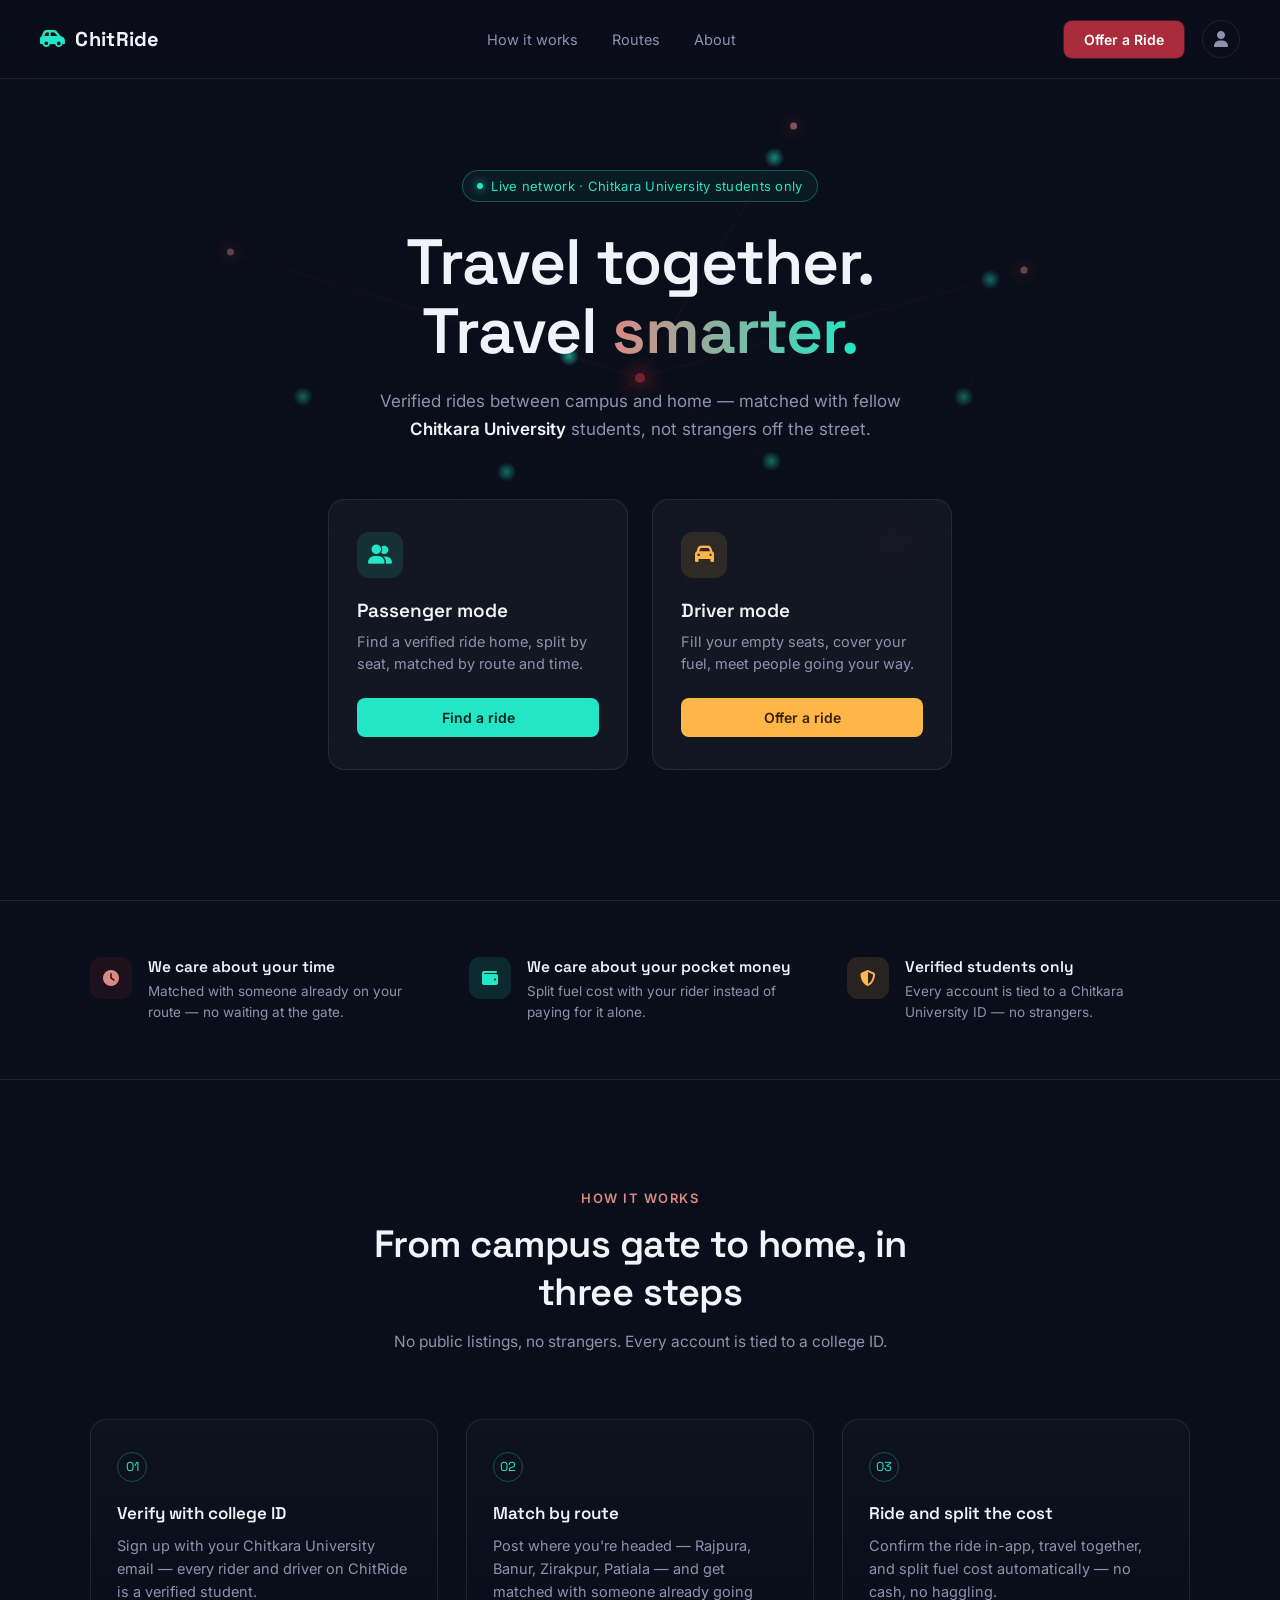
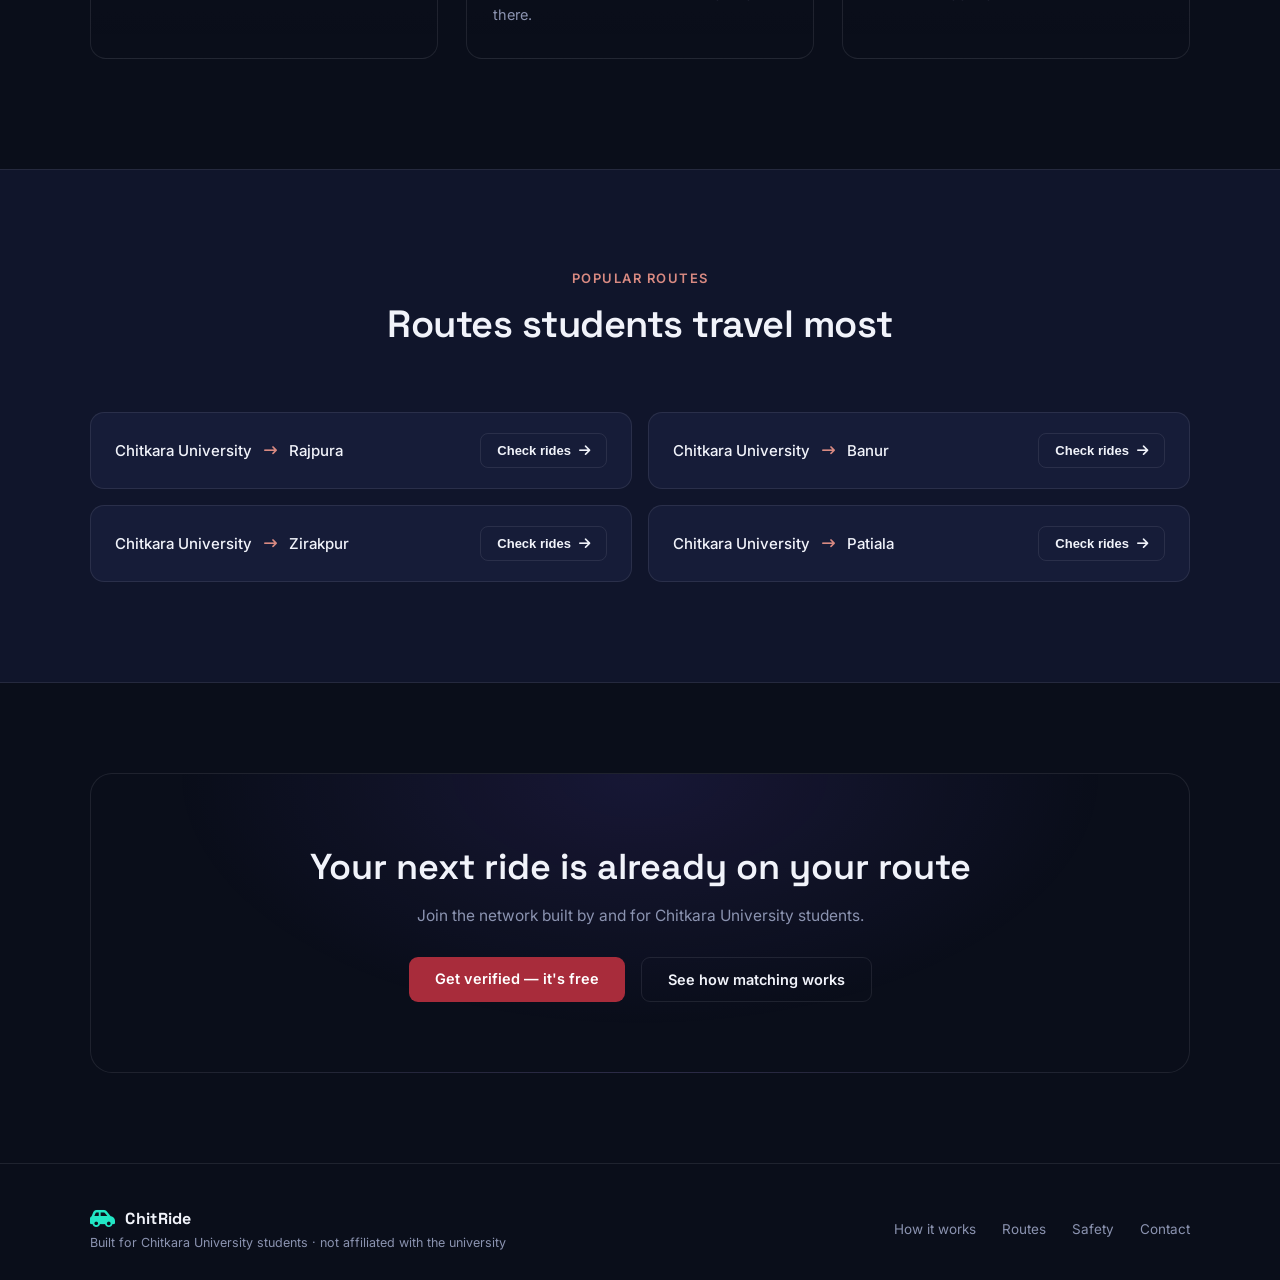
==== index.html @ de13a67c "Initial commit" ====
<!DOCTYPE html>
<html lang="en">

<head>
<meta charset="UTF-8">
<meta name="viewport" content="width=device-width, initial-scale=1.0">
<title>ChitRide — Carpooling for Chitkara University</title>

<link rel="preconnect" href="https://fonts.googleapis.com">
<link rel="preconnect" href="https://fonts.gstatic.com" crossorigin>
<link href="https://fonts.googleapis.com/css2?family=Space+Grotesk:wght@400;500;600;700&family=Inter:wght@400;500;600;700&display=swap" rel="stylesheet">
<link rel="stylesheet" href="https://cdnjs.cloudflare.com/ajax/libs/font-awesome/6.7.1/css/all.min.css">

<style>
    :root {
        --bg: #0A0E1A;
        --bg-2: #10152B;
        --bg-3: #161C38;
        --violet: #A82C3B;
        --violet-soft: #D98A82;
        --cyan: #22E6C5;
        --amber: #FFB648;
        --text: #F1F3FA;
        --muted: #8B93B0;
        --line: rgba(241, 243, 250, 0.09);
        --glass: rgba(255, 255, 255, 0.04);
    }

    * { margin: 0; padding: 0; box-sizing: border-box; }

    html { scroll-behavior: smooth; }

    body {
        background: var(--bg);
        color: var(--text);
        font-family: 'Inter', sans-serif;
        overflow-x: hidden;
    }

    h1, h2, h3, .logo span {
        font-family: 'Space Grotesk', sans-serif;
    }

    a { color: inherit; text-decoration: none; }

    .wrap {
        max-width: 1180px;
        margin: 0 auto;
        padding: 0 40px;
    }

    /* ================= NAVBAR ================= */

    nav {
        position: fixed;
        top: 0;
        left: 0;
        right: 0;
        z-index: 100;
        display: flex;
        align-items: center;
        justify-content: space-between;
        padding: 20px 40px;
        backdrop-filter: blur(14px);
        background: rgba(10, 14, 26, 0.6);
        border-bottom: 1px solid var(--line);
    }

    .logo {
        display: flex;
        align-items: center;
        gap: 10px;
        font-size: 20px;
        font-weight: 700;
        letter-spacing: 0.3px;
    }

    .logo i {
        color: var(--cyan);
        font-size: 20px;
    }

    .nav-links {
        display: flex;
        gap: 34px;
        font-size: 14.5px;
        color: var(--muted);
    }

    .nav-links a { transition: color 0.2s ease; }
    .nav-links a:hover { color: var(--text); }

    .nav-right {
        display: flex;
        align-items: center;
        gap: 18px;
    }

    .offer-btn {
        display: inline-block;
        background: var(--violet);
        color: #fff;
        border: none;
        padding: 10px 20px;
        border-radius: 8px;
        font-family: 'Inter', sans-serif;
        font-weight: 600;
        font-size: 14px;
        cursor: pointer;
        box-shadow: 0 0 0 1px rgba(168, 44, 59, 0.4);
        transition: transform 0.15s ease, box-shadow 0.15s ease;
    }

    .offer-btn:hover, .offer-btn:focus-visible {
        transform: translateY(-1px);
        box-shadow: 0 4px 18px rgba(168, 44, 59, 0.45);
    }

    .profile {
        width: 38px;
        height: 38px;
        border-radius: 50%;
        border: 1px solid var(--line);
        display: flex;
        align-items: center;
        justify-content: center;
        color: var(--muted);
        cursor: pointer;
        transition: border-color 0.2s ease, color 0.2s ease, background 0.2s ease;
    }

    .profile:hover, .profile:focus-visible {
        border-color: rgba(168, 44, 59, 0.5);
        color: var(--maroon-soft, var(--violet-soft));
        background: rgba(168, 44, 59, 0.08);
    }

    /* ================= HERO ================= */

    .hero {
        position: relative;
        min-height: 100vh;
        display: flex;
        align-items: center;
        padding: 140px 40px 100px;
        overflow: hidden;
    }

    #network-bg {
        position: absolute;
        inset: 0;
        width: 100%;
        height: 100%;
        opacity: 0.9;
    }

    .hero::after {
        content: "";
        position: absolute;
        inset: 0;
        background: radial-gradient(ellipse 70% 60% at 50% 30%, transparent 0%, var(--bg) 85%);
        pointer-events: none;
    }

    .hero-content {
        position: relative;
        z-index: 2;
        max-width: 1180px;
        margin: 0 auto;
        width: 100%;
        text-align: center;
    }

    .eyebrow {
        display: inline-flex;
        align-items: center;
        gap: 8px;
        font-size: 13px;
        color: var(--cyan);
        border: 1px solid rgba(34, 230, 197, 0.3);
        background: rgba(34, 230, 197, 0.06);
        padding: 7px 14px;
        border-radius: 20px;
        margin-bottom: 26px;
        letter-spacing: 0.3px;
    }

    .eyebrow .dot {
        width: 6px;
        height: 6px;
        border-radius: 50%;
        background: var(--cyan);
        box-shadow: 0 0 8px var(--cyan);
    }

    .hero h1 {
        font-size: clamp(36px, 6vw, 64px);
        line-height: 1.08;
        font-weight: 600;
        letter-spacing: -1px;
    }

    .hero h1 span {
        background: linear-gradient(90deg, var(--violet-soft), var(--cyan));
        -webkit-background-clip: text;
        background-clip: text;
        color: transparent;
    }

    .hero p.sub {
        margin: 22px auto 0;
        max-width: 560px;
        color: var(--muted);
        font-size: 17px;
        line-height: 1.6;
    }

    .hero p.sub strong { color: var(--text); font-weight: 600; }

    /* cards */

    .cards {
        margin-top: 56px;
        display: flex;
        justify-content: center;
        gap: 24px;
        flex-wrap: wrap;
    }

    .glass-card {
        width: 300px;
        background: var(--glass);
        border: 1px solid var(--line);
        backdrop-filter: blur(18px);
        border-radius: 16px;
        padding: 32px 28px;
        text-align: left;
        transition: transform 0.25s ease, border-color 0.25s ease, background 0.25s ease;
    }

    .glass-card:hover {
        transform: translateY(-6px);
        background: rgba(255, 255, 255, 0.06);
    }

    .glass-card.passenger:hover { border-color: rgba(34, 230, 197, 0.4); }
    .glass-card.driver:hover { border-color: rgba(255, 182, 72, 0.4); }

    .glass-card .icon-badge {
        width: 46px;
        height: 46px;
        border-radius: 12px;
        display: flex;
        align-items: center;
        justify-content: center;
        font-size: 19px;
        margin-bottom: 20px;
    }

    .passenger .icon-badge { background: rgba(34, 230, 197, 0.12); color: var(--cyan); }
    .driver .icon-badge { background: rgba(255, 182, 72, 0.12); color: var(--amber); }

    .glass-card h2 { font-size: 19px; font-weight: 600; margin-bottom: 8px; }

    .glass-card p {
        color: var(--muted);
        font-size: 14.5px;
        line-height: 1.55;
        margin-bottom: 22px;
    }

    .card-btn {
        display: block;
        text-align: center;
        border: none;
        padding: 11px 20px;
        border-radius: 8px;
        font-weight: 600;
        font-size: 14px;
        cursor: pointer;
        width: 100%;
        transition: filter 0.2s ease;
    }

    .card-btn:hover { filter: brightness(1.12); }

    .passenger .card-btn { background: var(--cyan); color: #04231D; }
    .driver .card-btn { background: var(--amber); color: #3A2200; }

    /* ================= VALUE STRIP ================= */

    .value-strip {
        border-top: 1px solid var(--line);
        border-bottom: 1px solid var(--line);
        padding: 56px 0;
    }

    .value-strip .wrap {
        display: grid;
        grid-template-columns: repeat(3, 1fr);
        gap: 36px;
    }

    .value-item { display: flex; gap: 16px; align-items: flex-start; }

    .value-icon {
        width: 42px;
        height: 42px;
        min-width: 42px;
        border-radius: 11px;
        display: flex;
        align-items: center;
        justify-content: center;
        font-size: 16px;
    }

    .value-item:nth-child(1) .value-icon { background: rgba(168, 44, 59, 0.12); color: var(--violet-soft); }
    .value-item:nth-child(2) .value-icon { background: rgba(34, 230, 197, 0.12); color: var(--cyan); }
    .value-item:nth-child(3) .value-icon { background: rgba(255, 182, 72, 0.12); color: var(--amber); }

    .value-item h3 { font-size: 15.5px; font-weight: 600; margin-bottom: 4px; }
    .value-item p { color: var(--muted); font-size: 13.5px; line-height: 1.55; }

    /* ================= HOW IT WORKS ================= */

    .section { padding: 110px 0; }

    .section-head { max-width: 560px; margin: 0 auto 64px; text-align: center; }

    .section-head .tag {
        color: var(--violet-soft);
        font-size: 13px;
        font-weight: 600;
        letter-spacing: 1.5px;
        text-transform: uppercase;
    }

    .section-head h2 {
        font-size: clamp(28px, 4vw, 38px);
        font-weight: 600;
        margin-top: 14px;
        letter-spacing: -0.5px;
    }

    .section-head p {
        color: var(--muted);
        margin-top: 14px;
        font-size: 15.5px;
        line-height: 1.6;
    }

    .steps {
        display: grid;
        grid-template-columns: repeat(3, 1fr);
        gap: 28px;
    }

    .step {
        border: 1px solid var(--line);
        border-radius: 16px;
        padding: 32px 26px;
        position: relative;
        background: linear-gradient(180deg, rgba(255,255,255,0.02), transparent);
    }

    .step .num {
        font-family: 'Space Grotesk', sans-serif;
        font-size: 13px;
        color: var(--cyan);
        border: 1px solid rgba(34,230,197,0.3);
        width: 30px;
        height: 30px;
        border-radius: 50%;
        display: flex;
        align-items: center;
        justify-content: center;
        margin-bottom: 20px;
    }

    .step h3 { font-size: 17px; font-weight: 600; margin-bottom: 10px; }
    .step p { color: var(--muted); font-size: 14.5px; line-height: 1.6; }

    /* ================= ROUTES ================= */

    .routes-section { padding: 100px 0; background: var(--bg-2); border-top: 1px solid var(--line); border-bottom: 1px solid var(--line); }

    .route-grid {
        display: grid;
        grid-template-columns: repeat(2, 1fr);
        gap: 16px;
    }

    .route-chip {
        display: flex;
        align-items: center;
        justify-content: space-between;
        gap: 16px;
        flex-wrap: wrap;
        border: 1px solid var(--line);
        background: var(--bg-3);
        padding: 20px 24px;
        border-radius: 14px;
        transition: border-color 0.2s ease;
    }

    .route-chip:hover { border-color: rgba(168, 44, 59, 0.4); }

    .route-path { display: flex; align-items: center; gap: 12px; font-size: 15px; font-weight: 500; }
    .route-path i { color: var(--violet-soft); font-size: 13px; }

    .route-check {
        display: flex;
        align-items: center;
        gap: 8px;
        border: 1px solid var(--line);
        background: transparent;
        color: var(--text);
        font-size: 13px;
        font-weight: 600;
        padding: 9px 16px;
        border-radius: 8px;
        cursor: pointer;
        white-space: nowrap;
        transition: border-color 0.2s ease, background 0.2s ease;
    }

    .route-check:hover { border-color: rgba(34, 230, 197, 0.5); background: rgba(34, 230, 197, 0.06); color: var(--cyan); }

    /* ================= CTA ================= */

    .cta {
        margin: 0 auto;
        max-width: 1180px;
        padding: 90px 40px;
        text-align: center;
    }

    .cta-box {
        border: 1px solid var(--line);
        border-radius: 22px;
        padding: 70px 40px;
        background: radial-gradient(ellipse at 50% 0%, rgba(124,92,255,0.12), transparent 60%);
        position: relative;
        overflow: hidden;
    }

    .cta-box h2 { font-size: clamp(26px, 4vw, 36px); font-weight: 600; margin-bottom: 16px; }
    .cta-box p { color: var(--muted); margin-bottom: 32px; font-size: 15.5px; }

    .cta-buttons { display: flex; gap: 16px; justify-content: center; flex-wrap: wrap; }

    .btn-primary, .btn-ghost {
        display: inline-block;
        padding: 13px 26px;
        border-radius: 9px;
        font-weight: 600;
        font-size: 14.5px;
        cursor: pointer;
        border: none;
    }

    .btn-primary { background: var(--violet); color: #fff; }
    .btn-ghost { background: transparent; border: 1px solid var(--line); color: var(--text); }

    /* ================= FOOTER ================= */

    footer {
        border-top: 1px solid var(--line);
        padding: 44px 0 30px;
    }

    footer .wrap {
        display: flex;
        justify-content: space-between;
        align-items: center;
        flex-wrap: wrap;
        gap: 20px;
    }

    footer .logo { font-size: 16px; }
    footer .foot-links { display: flex; gap: 26px; color: var(--muted); font-size: 13.5px; }
    footer .foot-links a:hover { color: var(--text); }
    footer .copy { color: var(--muted); font-size: 12.5px; margin-top: 6px; }

    @media (max-width: 900px) {
        .steps, .route-grid { grid-template-columns: 1fr; }
        .value-strip .wrap { grid-template-columns: 1fr; row-gap: 26px; }
        .nav-links { display: none; }
        .wrap { padding: 0 22px; }
        .hero { padding: 130px 22px 80px; }
    }
</style>
</head>

<body>

<nav>
    <div class="logo">
        <i class="fa-solid fa-car-side"></i>
        <span>ChitRide</span>
    </div>

    <div class="nav-links">
        <a href="#how">How it works</a>
        <a href="#routes">Routes</a>
        <a href="#about">About</a>
    </div>

    <div class="nav-right">
        <a class="offer-btn" href="auth.html?mode=signup">Offer a Ride</a>
        <a class="profile" href="auth.html?mode=signin" aria-label="Sign in"><i class="fa-solid fa-user"></i></a>
    </div>
</nav>

<section class="hero">

    <canvas id="network-bg"></canvas>

    <div class="hero-content">

        <div class="eyebrow"><span class="dot"></span> Live network · Chitkara University students only</div>

        <h1>Travel together. <br> Travel <span>smarter.</span></h1>

        <p class="sub">
            Verified rides between campus and home — matched with fellow
            <strong>Chitkara University</strong> students, not strangers off the street.
        </p>

        <div class="cards">

            <div class="glass-card passenger">
                <div class="icon-badge"><i class="fa-solid fa-user-group"></i></div>
                <h2>Passenger mode</h2>
                <p>Find a verified ride home, split by seat, matched by route and time.</p>
                <a class="card-btn" href="auth.html?mode=signup">Find a ride</a>
            </div>

            <div class="glass-card driver">
                <div class="icon-badge"><i class="fa-solid fa-car"></i></div>
                <h2>Driver mode</h2>
                <p>Fill your empty seats, cover your fuel, meet people going your way.</p>
                <a class="card-btn" href="auth.html?mode=signup">Offer a ride</a>
            </div>

        </div>

    </div>

</section>

<section class="value-strip">
    <div class="wrap">
        <div class="value-item">
            <div class="value-icon"><i class="fa-solid fa-clock"></i></div>
            <div>
                <h3>We care about your time</h3>
                <p>Matched with someone already on your route — no waiting at the gate.</p>
            </div>
        </div>
        <div class="value-item">
            <div class="value-icon"><i class="fa-solid fa-wallet"></i></div>
            <div>
                <h3>We care about your pocket money</h3>
                <p>Split fuel cost with your rider instead of paying for it alone.</p>
            </div>
        </div>
        <div class="value-item">
            <div class="value-icon"><i class="fa-solid fa-shield-halved"></i></div>
            <div>
                <h3>Verified students only</h3>
                <p>Every account is tied to a Chitkara University ID — no strangers.</p>
            </div>
        </div>
    </div>
</section>

<section class="section" id="how">
    <div class="wrap">

        <div class="section-head">
            <div class="tag">How it works</div>
            <h2>From campus gate to home, in three steps</h2>
            <p>No public listings, no strangers. Every account is tied to a college ID.</p>
        </div>

        <div class="steps">

            <div class="step">
                <div class="num">01</div>
                <h3>Verify with college ID</h3>
                <p>Sign up with your Chitkara University email — every rider and driver on ChitRide is a verified student.</p>
            </div>

            <div class="step">
                <div class="num">02</div>
                <h3>Match by route</h3>
                <p>Post where you're headed — Rajpura, Banur, Zirakpur, Patiala — and get matched with someone already going there.</p>
            </div>

            <div class="step">
                <div class="num">03</div>
                <h3>Ride and split the cost</h3>
                <p>Confirm the ride in-app, travel together, and split fuel cost automatically — no cash, no haggling.</p>
            </div>

        </div>

    </div>
</section>

<section class="routes-section" id="routes">
    <div class="wrap">

        <div class="section-head">
            <div class="tag">Popular routes</div>
            <h2>Routes students travel most</h2>
        </div>

        <div class="route-grid">

            <div class="route-chip">
                <div class="route-path">Chitkara University <i class="fa-solid fa-arrow-right-long"></i> Rajpura</div>
                <button class="route-check" onclick="location.href='booking.html'">Check rides <i class="fa-solid fa-arrow-right"></i></button>
            </div>

            <div class="route-chip">
                <div class="route-path">Chitkara University <i class="fa-solid fa-arrow-right-long"></i> Banur</div>
                <button class="route-check" onclick="location.href='booking.html'">Check rides <i class="fa-solid fa-arrow-right"></i></button>
            </div>

            <div class="route-chip">
                <div class="route-path">Chitkara University <i class="fa-solid fa-arrow-right-long"></i> Zirakpur</div>
                <button class="route-check" onclick="location.href='booking.html'">Check rides <i class="fa-solid fa-arrow-right"></i></button>
            </div>

            <div class="route-chip">
                <div class="route-path">Chitkara University <i class="fa-solid fa-arrow-right-long"></i> Patiala</div>
                <button class="route-check" onclick="location.href='booking.html'">Check rides <i class="fa-solid fa-arrow-right"></i></button>
            </div>

        </div>

    </div>
</section>

<section class="cta" id="about">
    <div class="cta-box">
        <h2>Your next ride is already on your route</h2>
        <p>Join the network built by and for Chitkara University students.</p>
        <div class="cta-buttons">
            <a class="btn-primary" href="auth.html?mode=signup">Get verified — it's free</a>
            <a class="btn-ghost" href="#how">See how matching works</a>
        </div>
    </div>
</section>

<footer>
    <div class="wrap">
        <div>
            <div class="logo"><i class="fa-solid fa-car-side"></i><span>ChitRide</span></div>
            <div class="copy">Built for Chitkara University students · not affiliated with the university</div>
        </div>
        <div class="foot-links">
            <a href="#how">How it works</a>
            <a href="#routes">Routes</a>
            <a href="#">Safety</a>
            <a href="#">Contact</a>
        </div>
    </div>
</footer>

<script>
    const canvas = document.getElementById('network-bg');
    const ctx = canvas.getContext('2d');
    let W, H;

    function resize() {
        W = canvas.width = canvas.offsetWidth * devicePixelRatio;
        H = canvas.height = canvas.offsetHeight * devicePixelRatio;
    }
    window.addEventListener('resize', resize);

    const cities = [
        { name: 'Chitkara University', x: 0.5, y: 0.42, hub: true },
        { name: 'Rajpura', x: 0.30, y: 0.62 },
        { name: 'Banur', x: 0.70, y: 0.60 },
        { name: 'Zirakpur', x: 0.80, y: 0.30 },
        { name: 'Patiala', x: 0.18, y: 0.28 },
        { name: 'Chandigarh', x: 0.62, y: 0.14 }
    ];

    const links = [[0,1],[0,2],[0,3],[0,4],[0,5],[2,3],[1,4]];

    const pulses = links.map(() => ({ t: Math.random(), speed: 0.0025 + Math.random() * 0.002 }));

    function pos(node) {
        return { x: node.x * W, y: node.y * H };
    }

    function draw() {
        ctx.clearRect(0, 0, W, H);

        links.forEach(([a, b], i) => {
            const p1 = pos(cities[a]);
            const p2 = pos(cities[b]);

            ctx.beginPath();
            ctx.moveTo(p1.x, p1.y);
            ctx.lineTo(p2.x, p2.y);
            ctx.strokeStyle = 'rgba(168, 44, 59, 0.16)';
            ctx.lineWidth = 1;
            ctx.stroke();

            const pu = pulses[i];
            pu.t += pu.speed;
            if (pu.t > 1) pu.t = 0;
            const px = p1.x + (p2.x - p1.x) * pu.t;
            const py = p1.y + (p2.y - p1.y) * pu.t;

            const grad = ctx.createRadialGradient(px, py, 0, px, py, 10);
            grad.addColorStop(0, 'rgba(34, 230, 197, 0.9)');
            grad.addColorStop(1, 'rgba(34, 230, 197, 0)');
            ctx.beginPath();
            ctx.arc(px, py, 10, 0, Math.PI * 2);
            ctx.fillStyle = grad;
            ctx.fill();
        });

        cities.forEach(c => {
            const p = pos(c);
            const r = c.hub ? 5 : 3.5;

            const glow = ctx.createRadialGradient(p.x, p.y, 0, p.x, p.y, r * 6);
            glow.addColorStop(0, c.hub ? 'rgba(168, 44, 59, 0.4)' : 'rgba(168, 44, 59, 0.25)');
            glow.addColorStop(1, 'rgba(0,0,0,0)');
            ctx.beginPath();
            ctx.arc(p.x, p.y, r * 6, 0, Math.PI * 2);
            ctx.fillStyle = glow;
            ctx.fill();

            ctx.beginPath();
            ctx.arc(p.x, p.y, r, 0, Math.PI * 2);
            ctx.fillStyle = c.hub ? '#A82C3B' : '#D98A82';
            ctx.fill();
        });

        requestAnimationFrame(draw);
    }

    resize();
    draw();
</script>

</body>
</html>
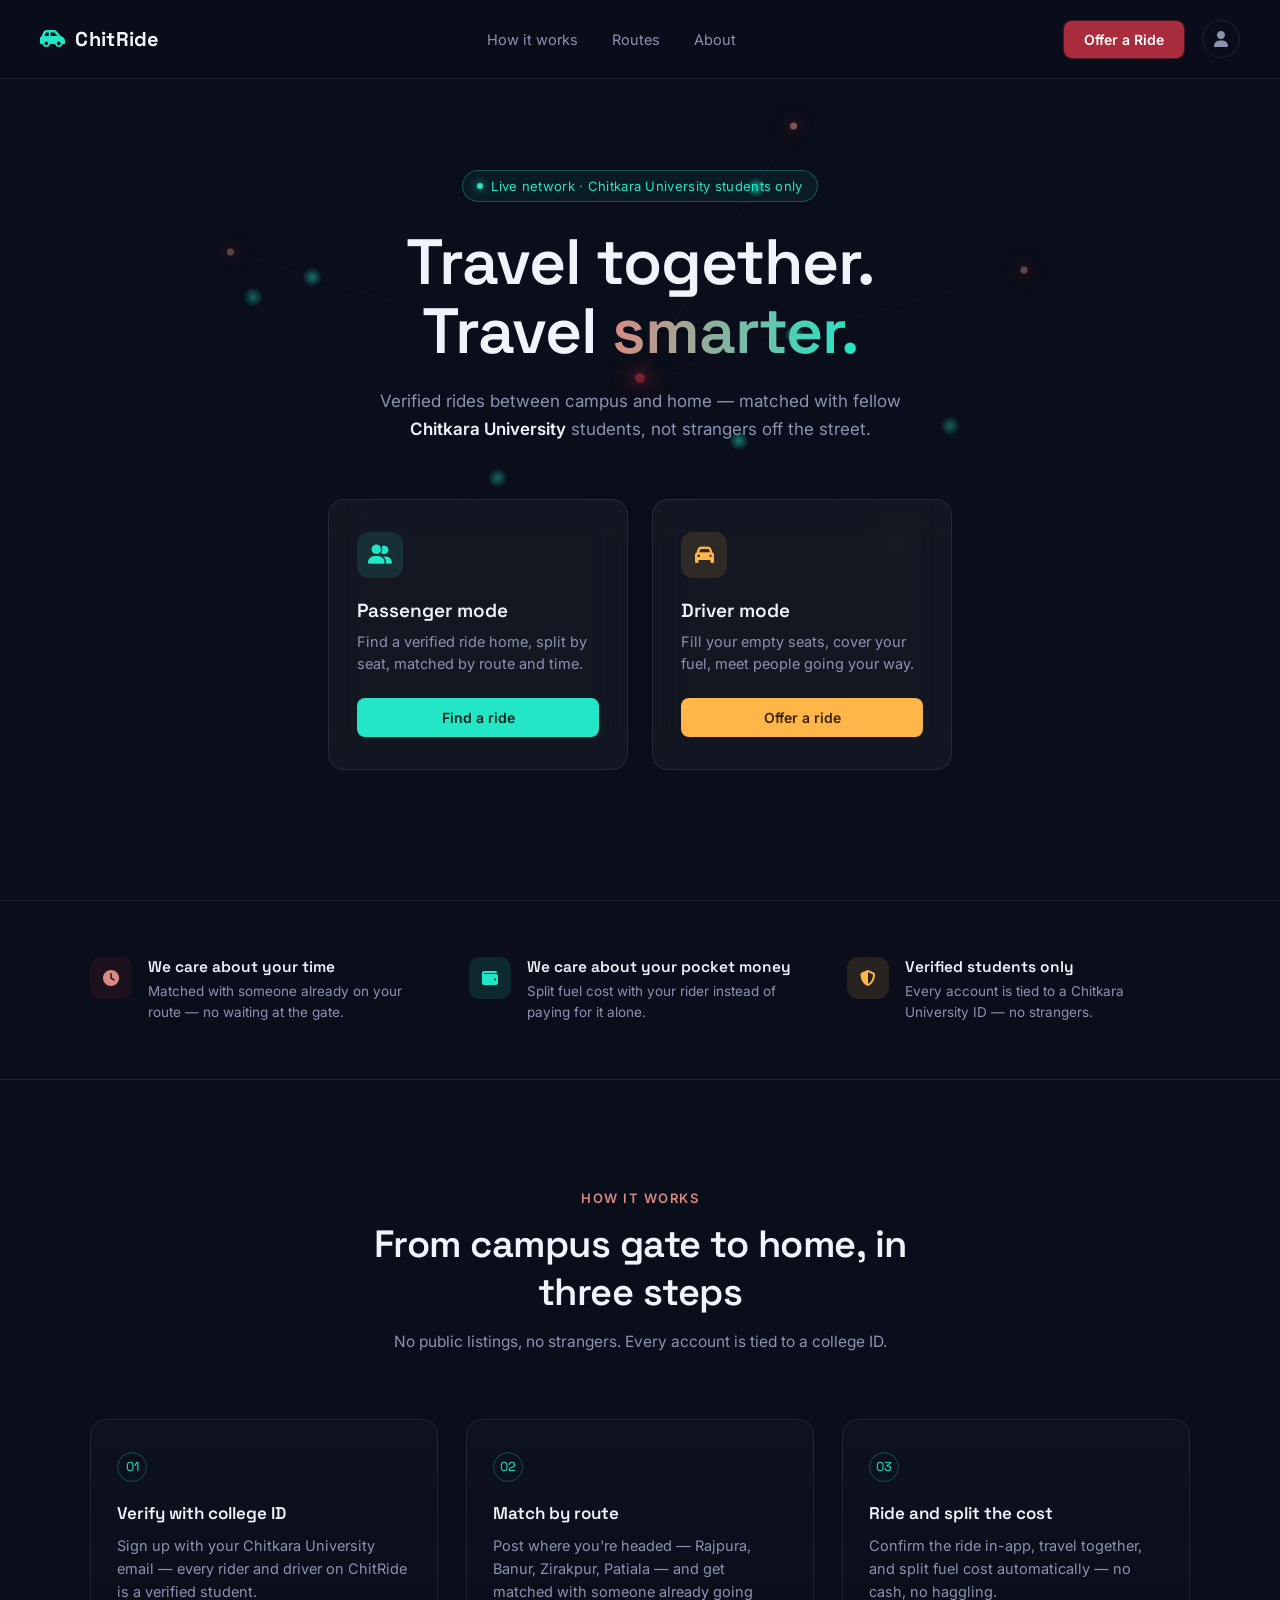
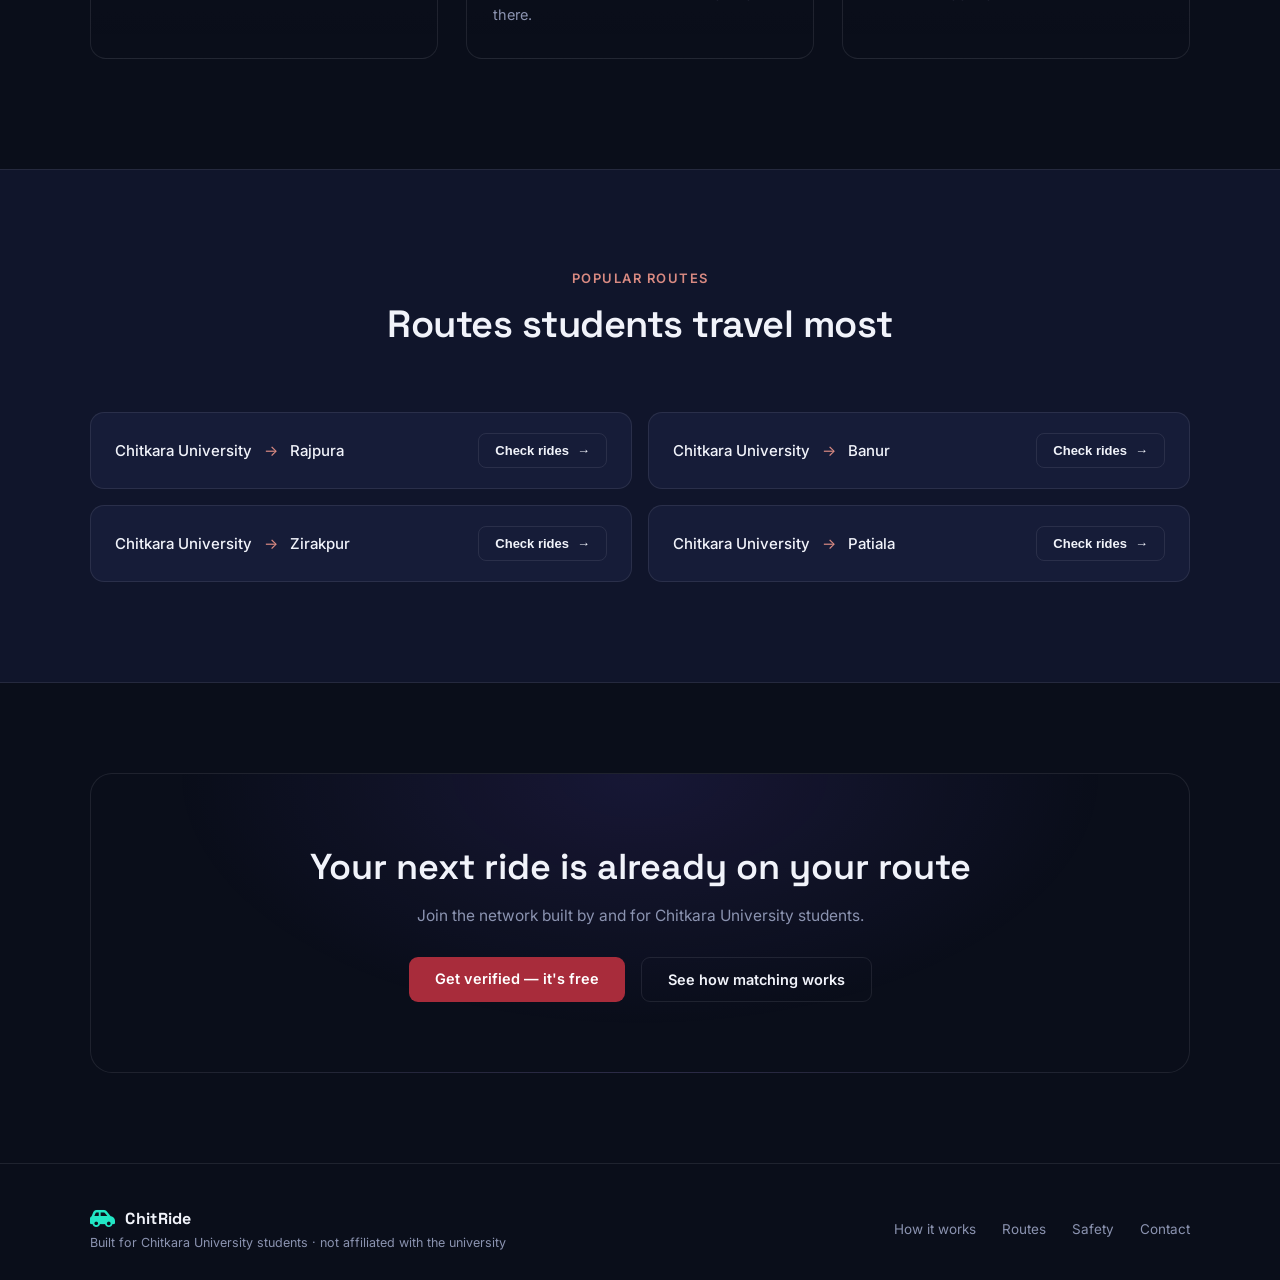
==== commit 077597dc: "Add files via upload" ====
--- a/index.html
+++ b/index.html
@@ -1,756 +1,758 @@
-<!DOCTYPE html>
-<html lang="en">
-
-<head>
-<meta charset="UTF-8">
-<meta name="viewport" content="width=device-width, initial-scale=1.0">
-<title>ChitRide — Carpooling for Chitkara University</title>
-
-<link rel="preconnect" href="https://fonts.googleapis.com">
-<link rel="preconnect" href="https://fonts.gstatic.com" crossorigin>
-<link href="https://fonts.googleapis.com/css2?family=Space+Grotesk:wght@400;500;600;700&family=Inter:wght@400;500;600;700&display=swap" rel="stylesheet">
-<link rel="stylesheet" href="https://cdnjs.cloudflare.com/ajax/libs/font-awesome/6.7.1/css/all.min.css">
-
-<style>
-    :root {
-        --bg: #0A0E1A;
-        --bg-2: #10152B;
-        --bg-3: #161C38;
-        --violet: #A82C3B;
-        --violet-soft: #D98A82;
-        --cyan: #22E6C5;
-        --amber: #FFB648;
-        --text: #F1F3FA;
-        --muted: #8B93B0;
-        --line: rgba(241, 243, 250, 0.09);
-        --glass: rgba(255, 255, 255, 0.04);
-    }
-
-    * { margin: 0; padding: 0; box-sizing: border-box; }
-
-    html { scroll-behavior: smooth; }
-
-    body {
-        background: var(--bg);
-        color: var(--text);
-        font-family: 'Inter', sans-serif;
-        overflow-x: hidden;
-    }
-
-    h1, h2, h3, .logo span {
-        font-family: 'Space Grotesk', sans-serif;
-    }
-
-    a { color: inherit; text-decoration: none; }
-
-    .wrap {
-        max-width: 1180px;
-        margin: 0 auto;
-        padding: 0 40px;
-    }
-
-    /* ================= NAVBAR ================= */
-
-    nav {
-        position: fixed;
-        top: 0;
-        left: 0;
-        right: 0;
-        z-index: 100;
-        display: flex;
-        align-items: center;
-        justify-content: space-between;
-        padding: 20px 40px;
-        backdrop-filter: blur(14px);
-        background: rgba(10, 14, 26, 0.6);
-        border-bottom: 1px solid var(--line);
-    }
-
-    .logo {
-        display: flex;
-        align-items: center;
-        gap: 10px;
-        font-size: 20px;
-        font-weight: 700;
-        letter-spacing: 0.3px;
-    }
-
-    .logo i {
-        color: var(--cyan);
-        font-size: 20px;
-    }
-
-    .nav-links {
-        display: flex;
-        gap: 34px;
-        font-size: 14.5px;
-        color: var(--muted);
-    }
-
-    .nav-links a { transition: color 0.2s ease; }
-    .nav-links a:hover { color: var(--text); }
-
-    .nav-right {
-        display: flex;
-        align-items: center;
-        gap: 18px;
-    }
-
-    .offer-btn {
-        display: inline-block;
-        background: var(--violet);
-        color: #fff;
-        border: none;
-        padding: 10px 20px;
-        border-radius: 8px;
-        font-family: 'Inter', sans-serif;
-        font-weight: 600;
-        font-size: 14px;
-        cursor: pointer;
-        box-shadow: 0 0 0 1px rgba(168, 44, 59, 0.4);
-        transition: transform 0.15s ease, box-shadow 0.15s ease;
-    }
-
-    .offer-btn:hover, .offer-btn:focus-visible {
-        transform: translateY(-1px);
-        box-shadow: 0 4px 18px rgba(168, 44, 59, 0.45);
-    }
-
-    .profile {
-        width: 38px;
-        height: 38px;
-        border-radius: 50%;
-        border: 1px solid var(--line);
-        display: flex;
-        align-items: center;
-        justify-content: center;
-        color: var(--muted);
-        cursor: pointer;
-        transition: border-color 0.2s ease, color 0.2s ease, background 0.2s ease;
-    }
-
-    .profile:hover, .profile:focus-visible {
-        border-color: rgba(168, 44, 59, 0.5);
-        color: var(--maroon-soft, var(--violet-soft));
-        background: rgba(168, 44, 59, 0.08);
-    }
-
-    /* ================= HERO ================= */
-
-    .hero {
-        position: relative;
-        min-height: 100vh;
-        display: flex;
-        align-items: center;
-        padding: 140px 40px 100px;
-        overflow: hidden;
-    }
-
-    #network-bg {
-        position: absolute;
-        inset: 0;
-        width: 100%;
-        height: 100%;
-        opacity: 0.9;
-    }
-
-    .hero::after {
-        content: "";
-        position: absolute;
-        inset: 0;
-        background: radial-gradient(ellipse 70% 60% at 50% 30%, transparent 0%, var(--bg) 85%);
-        pointer-events: none;
-    }
-
-    .hero-content {
-        position: relative;
-        z-index: 2;
-        max-width: 1180px;
-        margin: 0 auto;
-        width: 100%;
-        text-align: center;
-    }
-
-    .eyebrow {
-        display: inline-flex;
-        align-items: center;
-        gap: 8px;
-        font-size: 13px;
-        color: var(--cyan);
-        border: 1px solid rgba(34, 230, 197, 0.3);
-        background: rgba(34, 230, 197, 0.06);
-        padding: 7px 14px;
-        border-radius: 20px;
-        margin-bottom: 26px;
-        letter-spacing: 0.3px;
-    }
-
-    .eyebrow .dot {
-        width: 6px;
-        height: 6px;
-        border-radius: 50%;
-        background: var(--cyan);
-        box-shadow: 0 0 8px var(--cyan);
-    }
-
-    .hero h1 {
-        font-size: clamp(36px, 6vw, 64px);
-        line-height: 1.08;
-        font-weight: 600;
-        letter-spacing: -1px;
-    }
-
-    .hero h1 span {
-        background: linear-gradient(90deg, var(--violet-soft), var(--cyan));
-        -webkit-background-clip: text;
-        background-clip: text;
-        color: transparent;
-    }
-
-    .hero p.sub {
-        margin: 22px auto 0;
-        max-width: 560px;
-        color: var(--muted);
-        font-size: 17px;
-        line-height: 1.6;
-    }
-
-    .hero p.sub strong { color: var(--text); font-weight: 600; }
-
-    /* cards */
-
-    .cards {
-        margin-top: 56px;
-        display: flex;
-        justify-content: center;
-        gap: 24px;
-        flex-wrap: wrap;
-    }
-
-    .glass-card {
-        width: 300px;
-        background: var(--glass);
-        border: 1px solid var(--line);
-        backdrop-filter: blur(18px);
-        border-radius: 16px;
-        padding: 32px 28px;
-        text-align: left;
-        transition: transform 0.25s ease, border-color 0.25s ease, background 0.25s ease;
-    }
-
-    .glass-card:hover {
-        transform: translateY(-6px);
-        background: rgba(255, 255, 255, 0.06);
-    }
-
-    .glass-card.passenger:hover { border-color: rgba(34, 230, 197, 0.4); }
-    .glass-card.driver:hover { border-color: rgba(255, 182, 72, 0.4); }
-
-    .glass-card .icon-badge {
-        width: 46px;
-        height: 46px;
-        border-radius: 12px;
-        display: flex;
-        align-items: center;
-        justify-content: center;
-        font-size: 19px;
-        margin-bottom: 20px;
-    }
-
-    .passenger .icon-badge { background: rgba(34, 230, 197, 0.12); color: var(--cyan); }
-    .driver .icon-badge { background: rgba(255, 182, 72, 0.12); color: var(--amber); }
-
-    .glass-card h2 { font-size: 19px; font-weight: 600; margin-bottom: 8px; }
-
-    .glass-card p {
-        color: var(--muted);
-        font-size: 14.5px;
-        line-height: 1.55;
-        margin-bottom: 22px;
-    }
-
-    .card-btn {
-        display: block;
-        text-align: center;
-        border: none;
-        padding: 11px 20px;
-        border-radius: 8px;
-        font-weight: 600;
-        font-size: 14px;
-        cursor: pointer;
-        width: 100%;
-        transition: filter 0.2s ease;
-    }
-
-    .card-btn:hover { filter: brightness(1.12); }
-
-    .passenger .card-btn { background: var(--cyan); color: #04231D; }
-    .driver .card-btn { background: var(--amber); color: #3A2200; }
-
-    /* ================= VALUE STRIP ================= */
-
-    .value-strip {
-        border-top: 1px solid var(--line);
-        border-bottom: 1px solid var(--line);
-        padding: 56px 0;
-    }
-
-    .value-strip .wrap {
-        display: grid;
-        grid-template-columns: repeat(3, 1fr);
-        gap: 36px;
-    }
-
-    .value-item { display: flex; gap: 16px; align-items: flex-start; }
-
-    .value-icon {
-        width: 42px;
-        height: 42px;
-        min-width: 42px;
-        border-radius: 11px;
-        display: flex;
-        align-items: center;
-        justify-content: center;
-        font-size: 16px;
-    }
-
-    .value-item:nth-child(1) .value-icon { background: rgba(168, 44, 59, 0.12); color: var(--violet-soft); }
-    .value-item:nth-child(2) .value-icon { background: rgba(34, 230, 197, 0.12); color: var(--cyan); }
-    .value-item:nth-child(3) .value-icon { background: rgba(255, 182, 72, 0.12); color: var(--amber); }
-
-    .value-item h3 { font-size: 15.5px; font-weight: 600; margin-bottom: 4px; }
-    .value-item p { color: var(--muted); font-size: 13.5px; line-height: 1.55; }
-
-    /* ================= HOW IT WORKS ================= */
-
-    .section { padding: 110px 0; }
-
-    .section-head { max-width: 560px; margin: 0 auto 64px; text-align: center; }
-
-    .section-head .tag {
-        color: var(--violet-soft);
-        font-size: 13px;
-        font-weight: 600;
-        letter-spacing: 1.5px;
-        text-transform: uppercase;
-    }
-
-    .section-head h2 {
-        font-size: clamp(28px, 4vw, 38px);
-        font-weight: 600;
-        margin-top: 14px;
-        letter-spacing: -0.5px;
-    }
-
-    .section-head p {
-        color: var(--muted);
-        margin-top: 14px;
-        font-size: 15.5px;
-        line-height: 1.6;
-    }
-
-    .steps {
-        display: grid;
-        grid-template-columns: repeat(3, 1fr);
-        gap: 28px;
-    }
-
-    .step {
-        border: 1px solid var(--line);
-        border-radius: 16px;
-        padding: 32px 26px;
-        position: relative;
-        background: linear-gradient(180deg, rgba(255,255,255,0.02), transparent);
-    }
-
-    .step .num {
-        font-family: 'Space Grotesk', sans-serif;
-        font-size: 13px;
-        color: var(--cyan);
-        border: 1px solid rgba(34,230,197,0.3);
-        width: 30px;
-        height: 30px;
-        border-radius: 50%;
-        display: flex;
-        align-items: center;
-        justify-content: center;
-        margin-bottom: 20px;
-    }
-
-    .step h3 { font-size: 17px; font-weight: 600; margin-bottom: 10px; }
-    .step p { color: var(--muted); font-size: 14.5px; line-height: 1.6; }
-
-    /* ================= ROUTES ================= */
-
-    .routes-section { padding: 100px 0; background: var(--bg-2); border-top: 1px solid var(--line); border-bottom: 1px solid var(--line); }
-
-    .route-grid {
-        display: grid;
-        grid-template-columns: repeat(2, 1fr);
-        gap: 16px;
-    }
-
-    .route-chip {
-        display: flex;
-        align-items: center;
-        justify-content: space-between;
-        gap: 16px;
-        flex-wrap: wrap;
-        border: 1px solid var(--line);
-        background: var(--bg-3);
-        padding: 20px 24px;
-        border-radius: 14px;
-        transition: border-color 0.2s ease;
-    }
-
-    .route-chip:hover { border-color: rgba(168, 44, 59, 0.4); }
-
-    .route-path { display: flex; align-items: center; gap: 12px; font-size: 15px; font-weight: 500; }
-    .route-path i { color: var(--violet-soft); font-size: 13px; }
-
-    .route-check {
-        display: flex;
-        align-items: center;
-        gap: 8px;
-        border: 1px solid var(--line);
-        background: transparent;
-        color: var(--text);
-        font-size: 13px;
-        font-weight: 600;
-        padding: 9px 16px;
-        border-radius: 8px;
-        cursor: pointer;
-        white-space: nowrap;
-        transition: border-color 0.2s ease, background 0.2s ease;
-    }
-
-    .route-check:hover { border-color: rgba(34, 230, 197, 0.5); background: rgba(34, 230, 197, 0.06); color: var(--cyan); }
-
-    /* ================= CTA ================= */
-
-    .cta {
-        margin: 0 auto;
-        max-width: 1180px;
-        padding: 90px 40px;
-        text-align: center;
-    }
-
-    .cta-box {
-        border: 1px solid var(--line);
-        border-radius: 22px;
-        padding: 70px 40px;
-        background: radial-gradient(ellipse at 50% 0%, rgba(124,92,255,0.12), transparent 60%);
-        position: relative;
-        overflow: hidden;
-    }
-
-    .cta-box h2 { font-size: clamp(26px, 4vw, 36px); font-weight: 600; margin-bottom: 16px; }
-    .cta-box p { color: var(--muted); margin-bottom: 32px; font-size: 15.5px; }
-
-    .cta-buttons { display: flex; gap: 16px; justify-content: center; flex-wrap: wrap; }
-
-    .btn-primary, .btn-ghost {
-        display: inline-block;
-        padding: 13px 26px;
-        border-radius: 9px;
-        font-weight: 600;
-        font-size: 14.5px;
-        cursor: pointer;
-        border: none;
-    }
-
-    .btn-primary { background: var(--violet); color: #fff; }
-    .btn-ghost { background: transparent; border: 1px solid var(--line); color: var(--text); }
-
-    /* ================= FOOTER ================= */
-
-    footer {
-        border-top: 1px solid var(--line);
-        padding: 44px 0 30px;
-    }
-
-    footer .wrap {
-        display: flex;
-        justify-content: space-between;
-        align-items: center;
-        flex-wrap: wrap;
-        gap: 20px;
-    }
-
-    footer .logo { font-size: 16px; }
-    footer .foot-links { display: flex; gap: 26px; color: var(--muted); font-size: 13.5px; }
-    footer .foot-links a:hover { color: var(--text); }
-    footer .copy { color: var(--muted); font-size: 12.5px; margin-top: 6px; }
-
-    @media (max-width: 900px) {
-        .steps, .route-grid { grid-template-columns: 1fr; }
-        .value-strip .wrap { grid-template-columns: 1fr; row-gap: 26px; }
-        .nav-links { display: none; }
-        .wrap { padding: 0 22px; }
-        .hero { padding: 130px 22px 80px; }
-    }
-</style>
-</head>
-
-<body>
-
-<nav>
-    <div class="logo">
-        <i class="fa-solid fa-car-side"></i>
-        <span>ChitRide</span>
-    </div>
-
-    <div class="nav-links">
-        <a href="#how">How it works</a>
-        <a href="#routes">Routes</a>
-        <a href="#about">About</a>
-    </div>
-
-    <div class="nav-right">
-        <a class="offer-btn" href="auth.html?mode=signup">Offer a Ride</a>
-        <a class="profile" href="auth.html?mode=signin" aria-label="Sign in"><i class="fa-solid fa-user"></i></a>
-    </div>
-</nav>
-
-<section class="hero">
-
-    <canvas id="network-bg"></canvas>
-
-    <div class="hero-content">
-
-        <div class="eyebrow"><span class="dot"></span> Live network · Chitkara University students only</div>
-
-        <h1>Travel together. <br> Travel <span>smarter.</span></h1>
-
-        <p class="sub">
-            Verified rides between campus and home — matched with fellow
-            <strong>Chitkara University</strong> students, not strangers off the street.
-        </p>
-
-        <div class="cards">
-
-            <div class="glass-card passenger">
-                <div class="icon-badge"><i class="fa-solid fa-user-group"></i></div>
-                <h2>Passenger mode</h2>
-                <p>Find a verified ride home, split by seat, matched by route and time.</p>
-                <a class="card-btn" href="auth.html?mode=signup">Find a ride</a>
-            </div>
-
-            <div class="glass-card driver">
-                <div class="icon-badge"><i class="fa-solid fa-car"></i></div>
-                <h2>Driver mode</h2>
-                <p>Fill your empty seats, cover your fuel, meet people going your way.</p>
-                <a class="card-btn" href="auth.html?mode=signup">Offer a ride</a>
-            </div>
-
-        </div>
-
-    </div>
-
-</section>
-
-<section class="value-strip">
-    <div class="wrap">
-        <div class="value-item">
-            <div class="value-icon"><i class="fa-solid fa-clock"></i></div>
-            <div>
-                <h3>We care about your time</h3>
-                <p>Matched with someone already on your route — no waiting at the gate.</p>
-            </div>
-        </div>
-        <div class="value-item">
-            <div class="value-icon"><i class="fa-solid fa-wallet"></i></div>
-            <div>
-                <h3>We care about your pocket money</h3>
-                <p>Split fuel cost with your rider instead of paying for it alone.</p>
-            </div>
-        </div>
-        <div class="value-item">
-            <div class="value-icon"><i class="fa-solid fa-shield-halved"></i></div>
-            <div>
-                <h3>Verified students only</h3>
-                <p>Every account is tied to a Chitkara University ID — no strangers.</p>
-            </div>
-        </div>
-    </div>
-</section>
-
-<section class="section" id="how">
-    <div class="wrap">
-
-        <div class="section-head">
-            <div class="tag">How it works</div>
-            <h2>From campus gate to home, in three steps</h2>
-            <p>No public listings, no strangers. Every account is tied to a college ID.</p>
-        </div>
-
-        <div class="steps">
-
-            <div class="step">
-                <div class="num">01</div>
-                <h3>Verify with college ID</h3>
-                <p>Sign up with your Chitkara University email — every rider and driver on ChitRide is a verified student.</p>
-            </div>
-
-            <div class="step">
-                <div class="num">02</div>
-                <h3>Match by route</h3>
-                <p>Post where you're headed — Rajpura, Banur, Zirakpur, Patiala — and get matched with someone already going there.</p>
-            </div>
-
-            <div class="step">
-                <div class="num">03</div>
-                <h3>Ride and split the cost</h3>
-                <p>Confirm the ride in-app, travel together, and split fuel cost automatically — no cash, no haggling.</p>
-            </div>
-
-        </div>
-
-    </div>
-</section>
-
-<section class="routes-section" id="routes">
-    <div class="wrap">
-
-        <div class="section-head">
-            <div class="tag">Popular routes</div>
-            <h2>Routes students travel most</h2>
-        </div>
-
-        <div class="route-grid">
-
-            <div class="route-chip">
-                <div class="route-path">Chitkara University <i class="fa-solid fa-arrow-right-long"></i> Rajpura</div>
-                <button class="route-check" onclick="location.href='booking.html'">Check rides <i class="fa-solid fa-arrow-right"></i></button>
-            </div>
-
-            <div class="route-chip">
-                <div class="route-path">Chitkara University <i class="fa-solid fa-arrow-right-long"></i> Banur</div>
-                <button class="route-check" onclick="location.href='booking.html'">Check rides <i class="fa-solid fa-arrow-right"></i></button>
-            </div>
-
-            <div class="route-chip">
-                <div class="route-path">Chitkara University <i class="fa-solid fa-arrow-right-long"></i> Zirakpur</div>
-                <button class="route-check" onclick="location.href='booking.html'">Check rides <i class="fa-solid fa-arrow-right"></i></button>
-            </div>
-
-            <div class="route-chip">
-                <div class="route-path">Chitkara University <i class="fa-solid fa-arrow-right-long"></i> Patiala</div>
-                <button class="route-check" onclick="location.href='booking.html'">Check rides <i class="fa-solid fa-arrow-right"></i></button>
-            </div>
-
-        </div>
-
-    </div>
-</section>
-
-<section class="cta" id="about">
-    <div class="cta-box">
-        <h2>Your next ride is already on your route</h2>
-        <p>Join the network built by and for Chitkara University students.</p>
-        <div class="cta-buttons">
-            <a class="btn-primary" href="auth.html?mode=signup">Get verified — it's free</a>
-            <a class="btn-ghost" href="#how">See how matching works</a>
-        </div>
-    </div>
-</section>
-
-<footer>
-    <div class="wrap">
-        <div>
-            <div class="logo"><i class="fa-solid fa-car-side"></i><span>ChitRide</span></div>
-            <div class="copy">Built for Chitkara University students · not affiliated with the university</div>
-        </div>
-        <div class="foot-links">
-            <a href="#how">How it works</a>
-            <a href="#routes">Routes</a>
-            <a href="#">Safety</a>
-            <a href="#">Contact</a>
-        </div>
-    </div>
-</footer>
-
-<script>
-    const canvas = document.getElementById('network-bg');
-    const ctx = canvas.getContext('2d');
-    let W, H;
-
-    function resize() {
-        W = canvas.width = canvas.offsetWidth * devicePixelRatio;
-        H = canvas.height = canvas.offsetHeight * devicePixelRatio;
-    }
-    window.addEventListener('resize', resize);
-
-    const cities = [
-        { name: 'Chitkara University', x: 0.5, y: 0.42, hub: true },
-        { name: 'Rajpura', x: 0.30, y: 0.62 },
-        { name: 'Banur', x: 0.70, y: 0.60 },
-        { name: 'Zirakpur', x: 0.80, y: 0.30 },
-        { name: 'Patiala', x: 0.18, y: 0.28 },
-        { name: 'Chandigarh', x: 0.62, y: 0.14 }
-    ];
-
-    const links = [[0,1],[0,2],[0,3],[0,4],[0,5],[2,3],[1,4]];
-
-    const pulses = links.map(() => ({ t: Math.random(), speed: 0.0025 + Math.random() * 0.002 }));
-
-    function pos(node) {
-        return { x: node.x * W, y: node.y * H };
-    }
-
-    function draw() {
-        ctx.clearRect(0, 0, W, H);
-
-        links.forEach(([a, b], i) => {
-            const p1 = pos(cities[a]);
-            const p2 = pos(cities[b]);
-
-            ctx.beginPath();
-            ctx.moveTo(p1.x, p1.y);
-            ctx.lineTo(p2.x, p2.y);
-            ctx.strokeStyle = 'rgba(168, 44, 59, 0.16)';
-            ctx.lineWidth = 1;
-            ctx.stroke();
-
-            const pu = pulses[i];
-            pu.t += pu.speed;
-            if (pu.t > 1) pu.t = 0;
-            const px = p1.x + (p2.x - p1.x) * pu.t;
-            const py = p1.y + (p2.y - p1.y) * pu.t;
-
-            const grad = ctx.createRadialGradient(px, py, 0, px, py, 10);
-            grad.addColorStop(0, 'rgba(34, 230, 197, 0.9)');
-            grad.addColorStop(1, 'rgba(34, 230, 197, 0)');
-            ctx.beginPath();
-            ctx.arc(px, py, 10, 0, Math.PI * 2);
-            ctx.fillStyle = grad;
-            ctx.fill();
-        });
-
-        cities.forEach(c => {
-            const p = pos(c);
-            const r = c.hub ? 5 : 3.5;
-
-            const glow = ctx.createRadialGradient(p.x, p.y, 0, p.x, p.y, r * 6);
-            glow.addColorStop(0, c.hub ? 'rgba(168, 44, 59, 0.4)' : 'rgba(168, 44, 59, 0.25)');
-            glow.addColorStop(1, 'rgba(0,0,0,0)');
-            ctx.beginPath();
-            ctx.arc(p.x, p.y, r * 6, 0, Math.PI * 2);
-            ctx.fillStyle = glow;
-            ctx.fill();
-
-            ctx.beginPath();
-            ctx.arc(p.x, p.y, r, 0, Math.PI * 2);
-            ctx.fillStyle = c.hub ? '#A82C3B' : '#D98A82';
-            ctx.fill();
-        });
-
-        requestAnimationFrame(draw);
-    }
-
-    resize();
-    draw();
-</script>
-
-</body>
+<!DOCTYPE html>
+<html lang="en">
+
+<head>
+<meta charset="UTF-8">
+<meta name="viewport" content="width=device-width, initial-scale=1.0">
+<title>ChitRide — Carpooling for Chitkara University</title>
+
+<link rel="preconnect" href="https://fonts.googleapis.com">
+<link rel="preconnect" href="https://fonts.gstatic.com" crossorigin>
+<link href="https://fonts.googleapis.com/css2?family=Space+Grotesk:wght@400;500;600;700&family=Inter:wght@400;500;600;700&display=swap" rel="stylesheet">
+<link rel="stylesheet" href="https://cdnjs.cloudflare.com/ajax/libs/font-awesome/6.7.1/css/all.min.css">
+
+<style>
+    :root {
+        --bg: #0A0E1A;
+        --bg-2: #10152B;
+        --bg-3: #161C38;
+        --violet: #A82C3B;
+        --violet-soft: #D98A82;
+        --cyan: #22E6C5;
+        --amber: #FFB648;
+        --text: #F1F3FA;
+        --muted: #8B93B0;
+        --line: rgba(241, 243, 250, 0.09);
+        --glass: rgba(255, 255, 255, 0.04);
+    }
+
+    * { margin: 0; padding: 0; box-sizing: border-box; }
+
+    html { scroll-behavior: smooth; }
+
+    body {
+        background: var(--bg);
+        color: var(--text);
+        font-family: 'Inter', sans-serif;
+        overflow-x: hidden;
+    }
+
+    h1, h2, h3, .logo span {
+        font-family: 'Space Grotesk', sans-serif;
+    }
+
+    a { color: inherit; text-decoration: none; }
+
+    .wrap {
+        max-width: 1180px;
+        margin: 0 auto;
+        padding: 0 40px;
+    }
+
+    /* ================= NAVBAR ================= */
+
+    nav {
+        position: fixed;
+        top: 0;
+        left: 0;
+        right: 0;
+        z-index: 100;
+        display: flex;
+        align-items: center;
+        justify-content: space-between;
+        padding: 20px 40px;
+        backdrop-filter: blur(14px);
+        background: rgba(10, 14, 26, 0.6);
+        border-bottom: 1px solid var(--line);
+    }
+
+    .logo {
+        display: flex;
+        align-items: center;
+        gap: 10px;
+        font-size: 20px;
+        font-weight: 700;
+        letter-spacing: 0.3px;
+    }
+
+    .logo i {
+        color: var(--cyan);
+        font-size: 20px;
+    }
+
+    .nav-links {
+        display: flex;
+        gap: 34px;
+        font-size: 14.5px;
+        color: var(--muted);
+    }
+
+    .nav-links a { transition: color 0.2s ease; }
+    .nav-links a:hover { color: var(--text); }
+
+    .nav-right {
+        display: flex;
+        align-items: center;
+        gap: 18px;
+    }
+
+    .offer-btn {
+        display: inline-block;
+        background: var(--violet);
+        color: #fff;
+        border: none;
+        padding: 10px 20px;
+        border-radius: 8px;
+        font-family: 'Inter', sans-serif;
+        font-weight: 600;
+        font-size: 14px;
+        cursor: pointer;
+        box-shadow: 0 0 0 1px rgba(168, 44, 59, 0.4);
+        transition: transform 0.15s ease, box-shadow 0.15s ease;
+    }
+
+    .offer-btn:hover, .offer-btn:focus-visible {
+        transform: translateY(-1px);
+        box-shadow: 0 4px 18px rgba(168, 44, 59, 0.45);
+    }
+
+    .profile {
+        width: 38px;
+        height: 38px;
+        border-radius: 50%;
+        border: 1px solid var(--line);
+        display: flex;
+        align-items: center;
+        justify-content: center;
+        color: var(--muted);
+        cursor: pointer;
+        transition: border-color 0.2s ease, color 0.2s ease, background 0.2s ease;
+    }
+
+    .profile:hover, .profile:focus-visible {
+        border-color: rgba(168, 44, 59, 0.5);
+        color: var(--maroon-soft, var(--violet-soft));
+        background: rgba(168, 44, 59, 0.08);
+    }
+
+    /* ================= HERO ================= */
+
+    .hero {
+        position: relative;
+        min-height: 100vh;
+        display: flex;
+        align-items: center;
+        padding: 140px 40px 100px;
+        overflow: hidden;
+    }
+
+    #network-bg {
+        position: absolute;
+        inset: 0;
+        width: 100%;
+        height: 100%;
+        opacity: 0.9;
+    }
+
+    .hero::after {
+        content: "";
+        position: absolute;
+        inset: 0;
+        background: radial-gradient(ellipse 70% 60% at 50% 30%, transparent 0%, var(--bg) 85%);
+        pointer-events: none;
+    }
+
+    .hero-content {
+        position: relative;
+        z-index: 2;
+        max-width: 1180px;
+        margin: 0 auto;
+        width: 100%;
+        text-align: center;
+    }
+
+    .eyebrow {
+        display: inline-flex;
+        align-items: center;
+        gap: 8px;
+        font-size: 13px;
+        color: var(--cyan);
+        border: 1px solid rgba(34, 230, 197, 0.3);
+        background: rgba(34, 230, 197, 0.06);
+        padding: 7px 14px;
+        border-radius: 20px;
+        margin-bottom: 26px;
+        letter-spacing: 0.3px;
+    }
+
+    .eyebrow .dot {
+        width: 6px;
+        height: 6px;
+        border-radius: 50%;
+        background: var(--cyan);
+        box-shadow: 0 0 8px var(--cyan);
+    }
+
+    .hero h1 {
+        font-size: clamp(36px, 6vw, 64px);
+        line-height: 1.08;
+        font-weight: 600;
+        letter-spacing: -1px;
+    }
+
+    .hero h1 span {
+        background: linear-gradient(90deg, var(--violet-soft), var(--cyan));
+        -webkit-background-clip: text;
+        background-clip: text;
+        color: transparent;
+    }
+
+    .hero p.sub {
+        margin: 22px auto 0;
+        max-width: 560px;
+        color: var(--muted);
+        font-size: 17px;
+        line-height: 1.6;
+    }
+
+    .hero p.sub strong { color: var(--text); font-weight: 600; }
+
+    /* cards */
+
+    .cards {
+        margin-top: 56px;
+        display: flex;
+        justify-content: center;
+        gap: 24px;
+        flex-wrap: wrap;
+    }
+
+    .glass-card {
+        width: 300px;
+        background: var(--glass);
+        border: 1px solid var(--line);
+        backdrop-filter: blur(18px);
+        border-radius: 16px;
+        padding: 32px 28px;
+        text-align: left;
+        transition: transform 0.25s ease, border-color 0.25s ease, background 0.25s ease;
+    }
+
+    .glass-card:hover {
+        transform: translateY(-6px);
+        background: rgba(255, 255, 255, 0.06);
+    }
+
+    .glass-card.passenger:hover { border-color: rgba(34, 230, 197, 0.4); }
+    .glass-card.driver:hover { border-color: rgba(255, 182, 72, 0.4); }
+
+    .glass-card .icon-badge {
+        width: 46px;
+        height: 46px;
+        border-radius: 12px;
+        display: flex;
+        align-items: center;
+        justify-content: center;
+        font-size: 19px;
+        margin-bottom: 20px;
+    }
+
+    .passenger .icon-badge { background: rgba(34, 230, 197, 0.12); color: var(--cyan); }
+    .driver .icon-badge { background: rgba(255, 182, 72, 0.12); color: var(--amber); }
+
+    .glass-card h2 { font-size: 19px; font-weight: 600; margin-bottom: 8px; }
+
+    .glass-card p {
+        color: var(--muted);
+        font-size: 14.5px;
+        line-height: 1.55;
+        margin-bottom: 22px;
+    }
+
+    .card-btn {
+        display: block;
+        text-align: center;
+        border: none;
+        padding: 11px 20px;
+        border-radius: 8px;
+        font-weight: 600;
+        font-size: 14px;
+        cursor: pointer;
+        width: 100%;
+        transition: filter 0.2s ease;
+    }
+
+    .card-btn:hover { filter: brightness(1.12); }
+
+    .passenger .card-btn { background: var(--cyan); color: #04231D; }
+    .driver .card-btn { background: var(--amber); color: #3A2200; }
+
+    /* ================= VALUE STRIP ================= */
+
+    .value-strip {
+        border-top: 1px solid var(--line);
+        border-bottom: 1px solid var(--line);
+        padding: 56px 0;
+    }
+
+    .value-strip .wrap {
+        display: grid;
+        grid-template-columns: repeat(3, 1fr);
+        gap: 36px;
+    }
+
+    .value-item { display: flex; gap: 16px; align-items: flex-start; }
+
+    .value-icon {
+        width: 42px;
+        height: 42px;
+        min-width: 42px;
+        border-radius: 11px;
+        display: flex;
+        align-items: center;
+        justify-content: center;
+        font-size: 16px;
+    }
+
+    .value-item:nth-child(1) .value-icon { background: rgba(168, 44, 59, 0.12); color: var(--violet-soft); }
+    .value-item:nth-child(2) .value-icon { background: rgba(34, 230, 197, 0.12); color: var(--cyan); }
+    .value-item:nth-child(3) .value-icon { background: rgba(255, 182, 72, 0.12); color: var(--amber); }
+
+    .value-item h3 { font-size: 15.5px; font-weight: 600; margin-bottom: 4px; }
+    .value-item p { color: var(--muted); font-size: 13.5px; line-height: 1.55; }
+
+    /* ================= HOW IT WORKS ================= */
+
+    .section { padding: 110px 0; }
+
+    .section-head { max-width: 560px; margin: 0 auto 64px; text-align: center; }
+
+    .section-head .tag {
+        color: var(--violet-soft);
+        font-size: 13px;
+        font-weight: 600;
+        letter-spacing: 1.5px;
+        text-transform: uppercase;
+    }
+
+    .section-head h2 {
+        font-size: clamp(28px, 4vw, 38px);
+        font-weight: 600;
+        margin-top: 14px;
+        letter-spacing: -0.5px;
+    }
+
+    .section-head p {
+        color: var(--muted);
+        margin-top: 14px;
+        font-size: 15.5px;
+        line-height: 1.6;
+    }
+
+    .steps {
+        display: grid;
+        grid-template-columns: repeat(3, 1fr);
+        gap: 28px;
+    }
+
+    .step {
+        border: 1px solid var(--line);
+        border-radius: 16px;
+        padding: 32px 26px;
+        position: relative;
+        background: linear-gradient(180deg, rgba(255,255,255,0.02), transparent);
+    }
+
+    .step .num {
+        font-family: 'Space Grotesk', sans-serif;
+        font-size: 13px;
+        color: var(--cyan);
+        border: 1px solid rgba(34,230,197,0.3);
+        width: 30px;
+        height: 30px;
+        border-radius: 50%;
+        display: flex;
+        align-items: center;
+        justify-content: center;
+        margin-bottom: 20px;
+    }
+
+    .step h3 { font-size: 17px; font-weight: 600; margin-bottom: 10px; }
+    .step p { color: var(--muted); font-size: 14.5px; line-height: 1.6; }
+
+    /* ================= ROUTES ================= */
+
+    .routes-section { padding: 100px 0; background: var(--bg-2); border-top: 1px solid var(--line); border-bottom: 1px solid var(--line); }
+
+    .route-grid {
+        display: grid;
+        grid-template-columns: repeat(2, 1fr);
+        gap: 16px;
+    }
+
+    .route-chip {
+        display: flex;
+        align-items: center;
+        justify-content: space-between;
+        gap: 16px;
+        flex-wrap: wrap;
+        border: 1px solid var(--line);
+        background: var(--bg-3);
+        padding: 20px 24px;
+        border-radius: 14px;
+        transition: border-color 0.2s ease;
+    }
+
+    .route-chip:hover { border-color: rgba(168, 44, 59, 0.4); }
+
+    .route-path { display: flex; align-items: center; gap: 12px; font-size: 15px; font-weight: 500; }
+    .route-path i { color: var(--violet-soft); font-size: 13px; }
+    .route-arrow { color: var(--violet-soft); font-weight: 400; }
+    .route-check .route-arrow { color: inherit; }
+
+    .route-check {
+        display: flex;
+        align-items: center;
+        gap: 8px;
+        border: 1px solid var(--line);
+        background: transparent;
+        color: var(--text);
+        font-size: 13px;
+        font-weight: 600;
+        padding: 9px 16px;
+        border-radius: 8px;
+        cursor: pointer;
+        white-space: nowrap;
+        transition: border-color 0.2s ease, background 0.2s ease;
+    }
+
+    .route-check:hover { border-color: rgba(34, 230, 197, 0.5); background: rgba(34, 230, 197, 0.06); color: var(--cyan); }
+
+    /* ================= CTA ================= */
+
+    .cta {
+        margin: 0 auto;
+        max-width: 1180px;
+        padding: 90px 40px;
+        text-align: center;
+    }
+
+    .cta-box {
+        border: 1px solid var(--line);
+        border-radius: 22px;
+        padding: 70px 40px;
+        background: radial-gradient(ellipse at 50% 0%, rgba(124,92,255,0.12), transparent 60%);
+        position: relative;
+        overflow: hidden;
+    }
+
+    .cta-box h2 { font-size: clamp(26px, 4vw, 36px); font-weight: 600; margin-bottom: 16px; }
+    .cta-box p { color: var(--muted); margin-bottom: 32px; font-size: 15.5px; }
+
+    .cta-buttons { display: flex; gap: 16px; justify-content: center; flex-wrap: wrap; }
+
+    .btn-primary, .btn-ghost {
+        display: inline-block;
+        padding: 13px 26px;
+        border-radius: 9px;
+        font-weight: 600;
+        font-size: 14.5px;
+        cursor: pointer;
+        border: none;
+    }
+
+    .btn-primary { background: var(--violet); color: #fff; }
+    .btn-ghost { background: transparent; border: 1px solid var(--line); color: var(--text); }
+
+    /* ================= FOOTER ================= */
+
+    footer {
+        border-top: 1px solid var(--line);
+        padding: 44px 0 30px;
+    }
+
+    footer .wrap {
+        display: flex;
+        justify-content: space-between;
+        align-items: center;
+        flex-wrap: wrap;
+        gap: 20px;
+    }
+
+    footer .logo { font-size: 16px; }
+    footer .foot-links { display: flex; gap: 26px; color: var(--muted); font-size: 13.5px; }
+    footer .foot-links a:hover { color: var(--text); }
+    footer .copy { color: var(--muted); font-size: 12.5px; margin-top: 6px; }
+
+    @media (max-width: 900px) {
+        .steps, .route-grid { grid-template-columns: 1fr; }
+        .value-strip .wrap { grid-template-columns: 1fr; row-gap: 26px; }
+        .nav-links { display: none; }
+        .wrap { padding: 0 22px; }
+        .hero { padding: 130px 22px 80px; }
+    }
+</style>
+</head>
+
+<body>
+
+<nav>
+    <div class="logo">
+        <i class="fa-solid fa-car-side"></i>
+        <span>ChitRide</span>
+    </div>
+
+    <div class="nav-links">
+        <a href="#how">How it works</a>
+        <a href="#routes">Routes</a>
+        <a href="#about">About</a>
+    </div>
+
+    <div class="nav-right">
+        <a class="offer-btn" href="auth.html?mode=signup">Offer a Ride</a>
+        <a class="profile" href="auth.html?mode=signin" aria-label="Sign in"><i class="fa-solid fa-user"></i></a>
+    </div>
+</nav>
+
+<section class="hero">
+
+    <canvas id="network-bg"></canvas>
+
+    <div class="hero-content">
+
+        <div class="eyebrow"><span class="dot"></span> Live network · Chitkara University students only</div>
+
+        <h1>Travel together. <br> Travel <span>smarter.</span></h1>
+
+        <p class="sub">
+            Verified rides between campus and home — matched with fellow
+            <strong>Chitkara University</strong> students, not strangers off the street.
+        </p>
+
+        <div class="cards">
+
+            <div class="glass-card passenger">
+                <div class="icon-badge"><i class="fa-solid fa-user-group"></i></div>
+                <h2>Passenger mode</h2>
+                <p>Find a verified ride home, split by seat, matched by route and time.</p>
+                <a class="card-btn" href="auth.html?mode=signup">Find a ride</a>
+            </div>
+
+            <div class="glass-card driver">
+                <div class="icon-badge"><i class="fa-solid fa-car"></i></div>
+                <h2>Driver mode</h2>
+                <p>Fill your empty seats, cover your fuel, meet people going your way.</p>
+                <a class="card-btn" href="auth.html?mode=signup">Offer a ride</a>
+            </div>
+
+        </div>
+
+    </div>
+
+</section>
+
+<section class="value-strip">
+    <div class="wrap">
+        <div class="value-item">
+            <div class="value-icon"><i class="fa-solid fa-clock"></i></div>
+            <div>
+                <h3>We care about your time</h3>
+                <p>Matched with someone already on your route — no waiting at the gate.</p>
+            </div>
+        </div>
+        <div class="value-item">
+            <div class="value-icon"><i class="fa-solid fa-wallet"></i></div>
+            <div>
+                <h3>We care about your pocket money</h3>
+                <p>Split fuel cost with your rider instead of paying for it alone.</p>
+            </div>
+        </div>
+        <div class="value-item">
+            <div class="value-icon"><i class="fa-solid fa-shield-halved"></i></div>
+            <div>
+                <h3>Verified students only</h3>
+                <p>Every account is tied to a Chitkara University ID — no strangers.</p>
+            </div>
+        </div>
+    </div>
+</section>
+
+<section class="section" id="how">
+    <div class="wrap">
+
+        <div class="section-head">
+            <div class="tag">How it works</div>
+            <h2>From campus gate to home, in three steps</h2>
+            <p>No public listings, no strangers. Every account is tied to a college ID.</p>
+        </div>
+
+        <div class="steps">
+
+            <div class="step">
+                <div class="num">01</div>
+                <h3>Verify with college ID</h3>
+                <p>Sign up with your Chitkara University email — every rider and driver on ChitRide is a verified student.</p>
+            </div>
+
+            <div class="step">
+                <div class="num">02</div>
+                <h3>Match by route</h3>
+                <p>Post where you're headed — Rajpura, Banur, Zirakpur, Patiala — and get matched with someone already going there.</p>
+            </div>
+
+            <div class="step">
+                <div class="num">03</div>
+                <h3>Ride and split the cost</h3>
+                <p>Confirm the ride in-app, travel together, and split fuel cost automatically — no cash, no haggling.</p>
+            </div>
+
+        </div>
+
+    </div>
+</section>
+
+<section class="routes-section" id="routes">
+    <div class="wrap">
+
+        <div class="section-head">
+            <div class="tag">Popular routes</div>
+            <h2>Routes students travel most</h2>
+        </div>
+
+        <div class="route-grid">
+
+            <div class="route-chip">
+                <div class="route-path">Chitkara University <span class="route-arrow">&#8594;</span> Rajpura</div>
+                <button class="route-check" onclick="location.href='booking.html?mode=passenger&from=Chitkara%20University&to=Rajpura'">Check rides <span class="route-arrow">&#8594;</span></button>
+            </div>
+
+            <div class="route-chip">
+                <div class="route-path">Chitkara University <span class="route-arrow">&#8594;</span> Banur</div>
+                <button class="route-check" onclick="location.href='booking.html?mode=passenger&from=Chitkara%20University&to=Banur'">Check rides <span class="route-arrow">&#8594;</span></button>
+            </div>
+
+            <div class="route-chip">
+                <div class="route-path">Chitkara University <span class="route-arrow">&#8594;</span> Zirakpur</div>
+                <button class="route-check" onclick="location.href='booking.html?mode=passenger&from=Chitkara%20University&to=Zirakpur'">Check rides <span class="route-arrow">&#8594;</span></button>
+            </div>
+
+            <div class="route-chip">
+                <div class="route-path">Chitkara University <span class="route-arrow">&#8594;</span> Patiala</div>
+                <button class="route-check" onclick="location.href='booking.html?mode=passenger&from=Chitkara%20University&to=Patiala'">Check rides <span class="route-arrow">&#8594;</span></button>
+            </div>
+
+        </div>
+
+    </div>
+</section>
+
+<section class="cta" id="about">
+    <div class="cta-box">
+        <h2>Your next ride is already on your route</h2>
+        <p>Join the network built by and for Chitkara University students.</p>
+        <div class="cta-buttons">
+            <a class="btn-primary" href="auth.html?mode=signup">Get verified — it's free</a>
+            <a class="btn-ghost" href="#how">See how matching works</a>
+        </div>
+    </div>
+</section>
+
+<footer>
+    <div class="wrap">
+        <div>
+            <div class="logo"><i class="fa-solid fa-car-side"></i><span>ChitRide</span></div>
+            <div class="copy">Built for Chitkara University students · not affiliated with the university</div>
+        </div>
+        <div class="foot-links">
+            <a href="#how">How it works</a>
+            <a href="#routes">Routes</a>
+            <a href="#">Safety</a>
+            <a href="#">Contact</a>
+        </div>
+    </div>
+</footer>
+
+<script>
+    const canvas = document.getElementById('network-bg');
+    const ctx = canvas.getContext('2d');
+    let W, H;
+
+    function resize() {
+        W = canvas.width = canvas.offsetWidth * devicePixelRatio;
+        H = canvas.height = canvas.offsetHeight * devicePixelRatio;
+    }
+    window.addEventListener('resize', resize);
+
+    const cities = [
+        { name: 'Chitkara University', x: 0.5, y: 0.42, hub: true },
+        { name: 'Rajpura', x: 0.30, y: 0.62 },
+        { name: 'Banur', x: 0.70, y: 0.60 },
+        { name: 'Zirakpur', x: 0.80, y: 0.30 },
+        { name: 'Patiala', x: 0.18, y: 0.28 },
+        { name: 'Chandigarh', x: 0.62, y: 0.14 }
+    ];
+
+    const links = [[0,1],[0,2],[0,3],[0,4],[0,5],[2,3],[1,4]];
+
+    const pulses = links.map(() => ({ t: Math.random(), speed: 0.0025 + Math.random() * 0.002 }));
+
+    function pos(node) {
+        return { x: node.x * W, y: node.y * H };
+    }
+
+    function draw() {
+        ctx.clearRect(0, 0, W, H);
+
+        links.forEach(([a, b], i) => {
+            const p1 = pos(cities[a]);
+            const p2 = pos(cities[b]);
+
+            ctx.beginPath();
+            ctx.moveTo(p1.x, p1.y);
+            ctx.lineTo(p2.x, p2.y);
+            ctx.strokeStyle = 'rgba(168, 44, 59, 0.16)';
+            ctx.lineWidth = 1;
+            ctx.stroke();
+
+            const pu = pulses[i];
+            pu.t += pu.speed;
+            if (pu.t > 1) pu.t = 0;
+            const px = p1.x + (p2.x - p1.x) * pu.t;
+            const py = p1.y + (p2.y - p1.y) * pu.t;
+
+            const grad = ctx.createRadialGradient(px, py, 0, px, py, 10);
+            grad.addColorStop(0, 'rgba(34, 230, 197, 0.9)');
+            grad.addColorStop(1, 'rgba(34, 230, 197, 0)');
+            ctx.beginPath();
+            ctx.arc(px, py, 10, 0, Math.PI * 2);
+            ctx.fillStyle = grad;
+            ctx.fill();
+        });
+
+        cities.forEach(c => {
+            const p = pos(c);
+            const r = c.hub ? 5 : 3.5;
+
+            const glow = ctx.createRadialGradient(p.x, p.y, 0, p.x, p.y, r * 6);
+            glow.addColorStop(0, c.hub ? 'rgba(168, 44, 59, 0.4)' : 'rgba(168, 44, 59, 0.25)');
+            glow.addColorStop(1, 'rgba(0,0,0,0)');
+            ctx.beginPath();
+            ctx.arc(p.x, p.y, r * 6, 0, Math.PI * 2);
+            ctx.fillStyle = glow;
+            ctx.fill();
+
+            ctx.beginPath();
+            ctx.arc(p.x, p.y, r, 0, Math.PI * 2);
+            ctx.fillStyle = c.hub ? '#A82C3B' : '#D98A82';
+            ctx.fill();
+        });
+
+        requestAnimationFrame(draw);
+    }
+
+    resize();
+    draw();
+</script>
+
+</body>
 </html>
